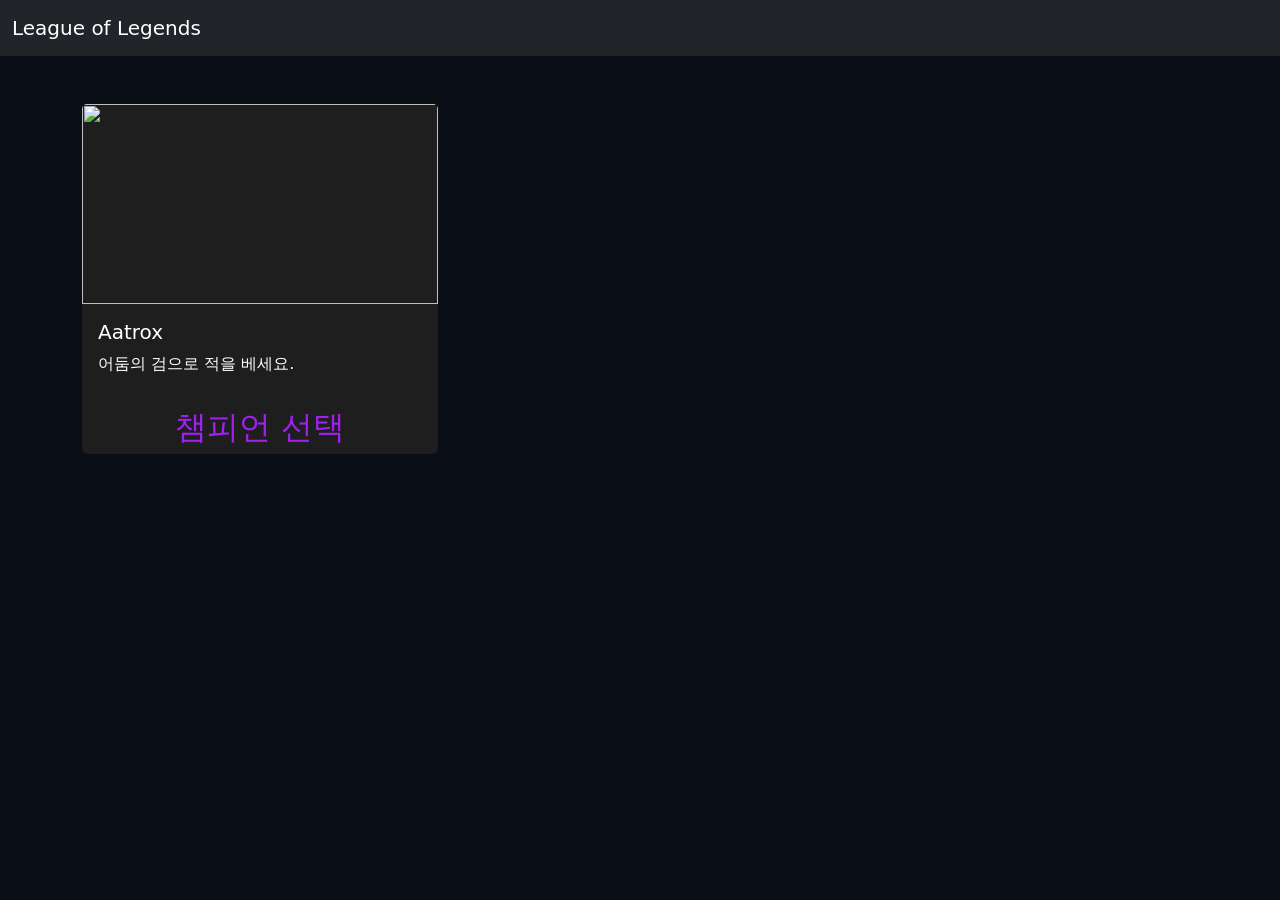
==== src/main/resources/META-INF/resources/index.html @ 772a3ca9 "2주차 실습 완료" ====
<!DOCTYPE html>
<html lang="ko">
<head>
  <link href="https://cdn.jsdelivr.net/npm/bootstrap@5.3.0/dist/css/bootstrap.min.css" rel="stylesheet">
<style>
body { background-color: #0a0e17; color: #fff; }
.accent-purple { color: #a020f0; }
.card { background-color: #1e1e1e; border: none; color: white; }
.btn-primary { background-color: #a020f0; border: none; }

/* 4단계: 애니메이션 및 시각 효과 추가 */
.card { 
transition: transform 0.3s, box-shadow 0.3s;    
}
.card:hover {
transform: scale(1.05); /* 마우스를 올리면 커짐 */
box-shadow: 0 10px 20px rgba(160, 32, 240, 0.5); /* 보라색 광원 효과 */
}   
.card-img-top       {
height: 200px;
object-fit: cover; /* 이미지가 찌그러지지 않게 채움 */
}   

</style>  

</head>
<body>
<nav class="navbar navbar-expand-lg navbar-dark bg-dark">
<div class="container-fluid"><a class="navbar-brand" href="#">League of Legends</a></div>
</nav> 
<div class="container my-5">
<div class="row">
<div class="col-md-4">
<div class="card">
<img src="https://ddragon.leagueoflegends.com/cdn/15.24.1/img/champion/Aatrox.png" class="card-img-top">
<div class="card-body">
  <h5>Aatrox</h5>
<p>어둠의 검으로 적을 베세요.</p>
   </div> 
   <h2 class="text-center accent-purple">챔피언 선택</h2>
 </div>
</div>
</div>
</div>
</body>
</html>
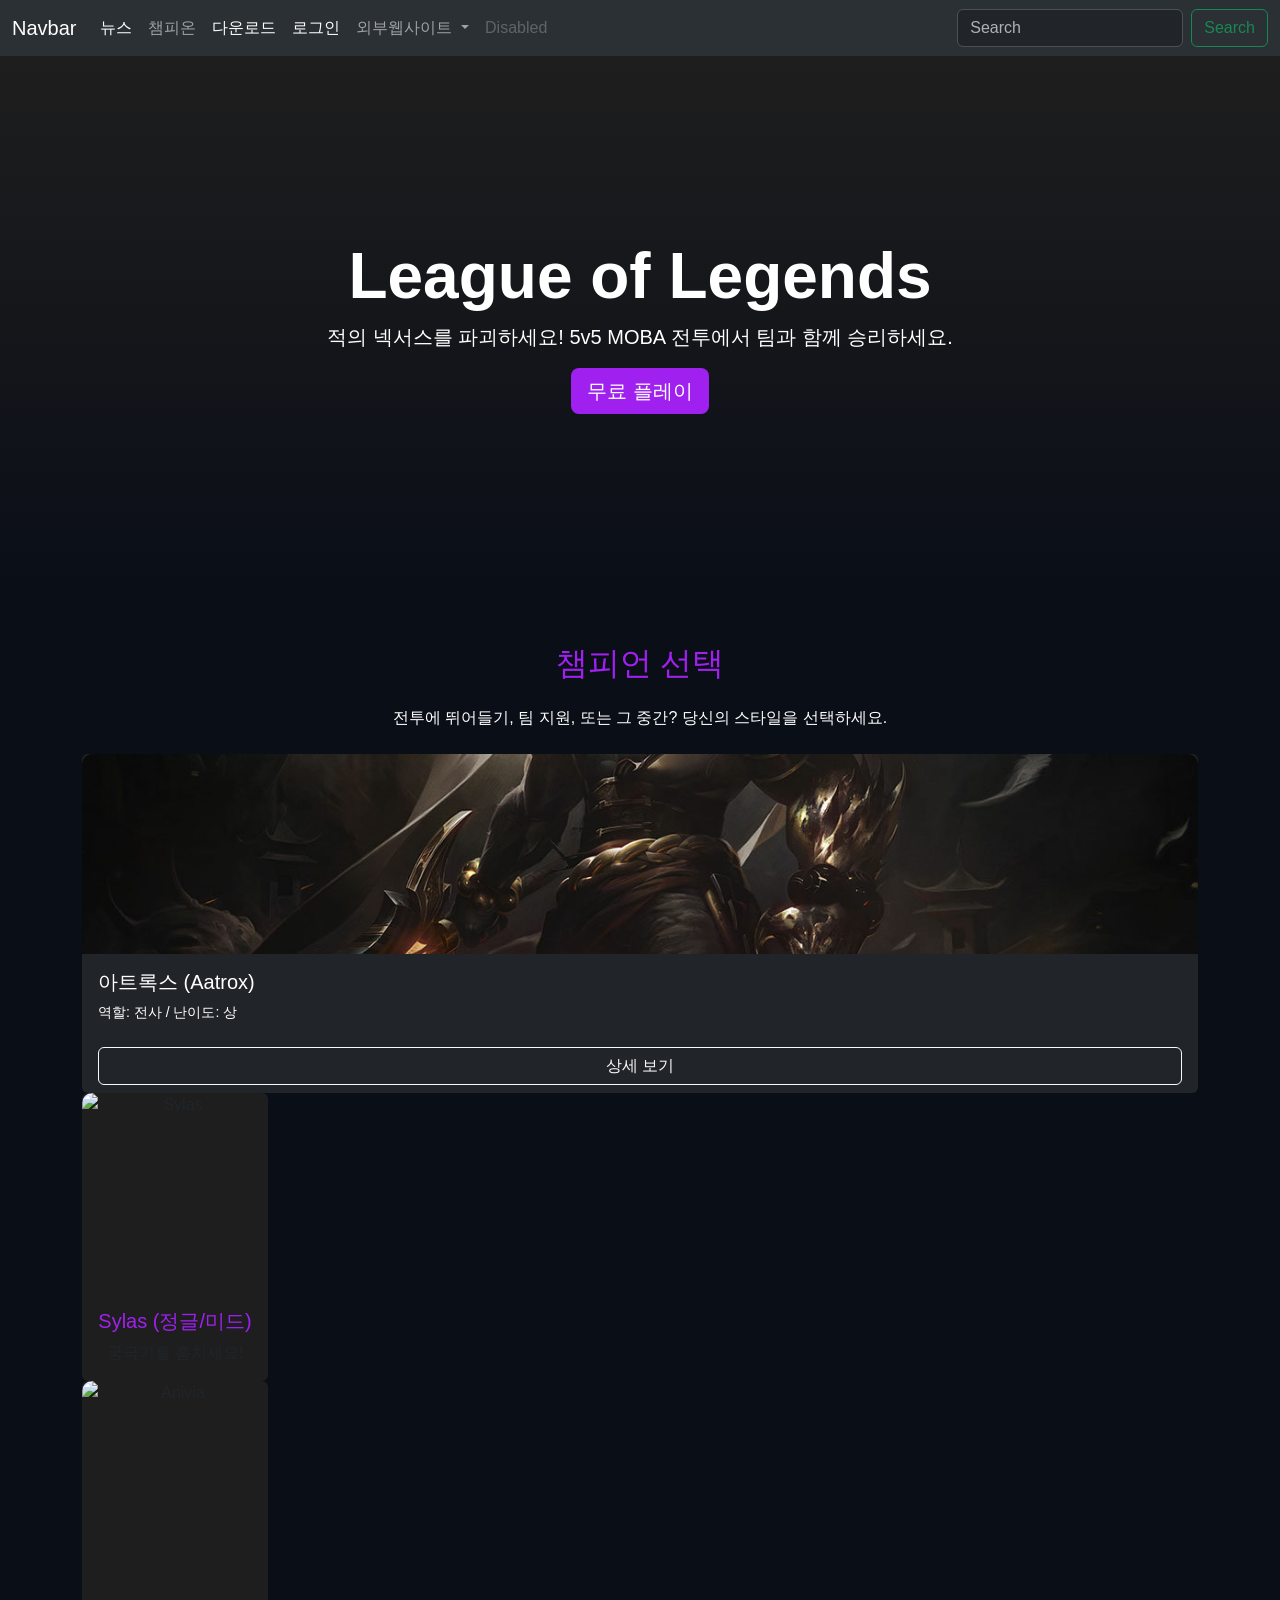
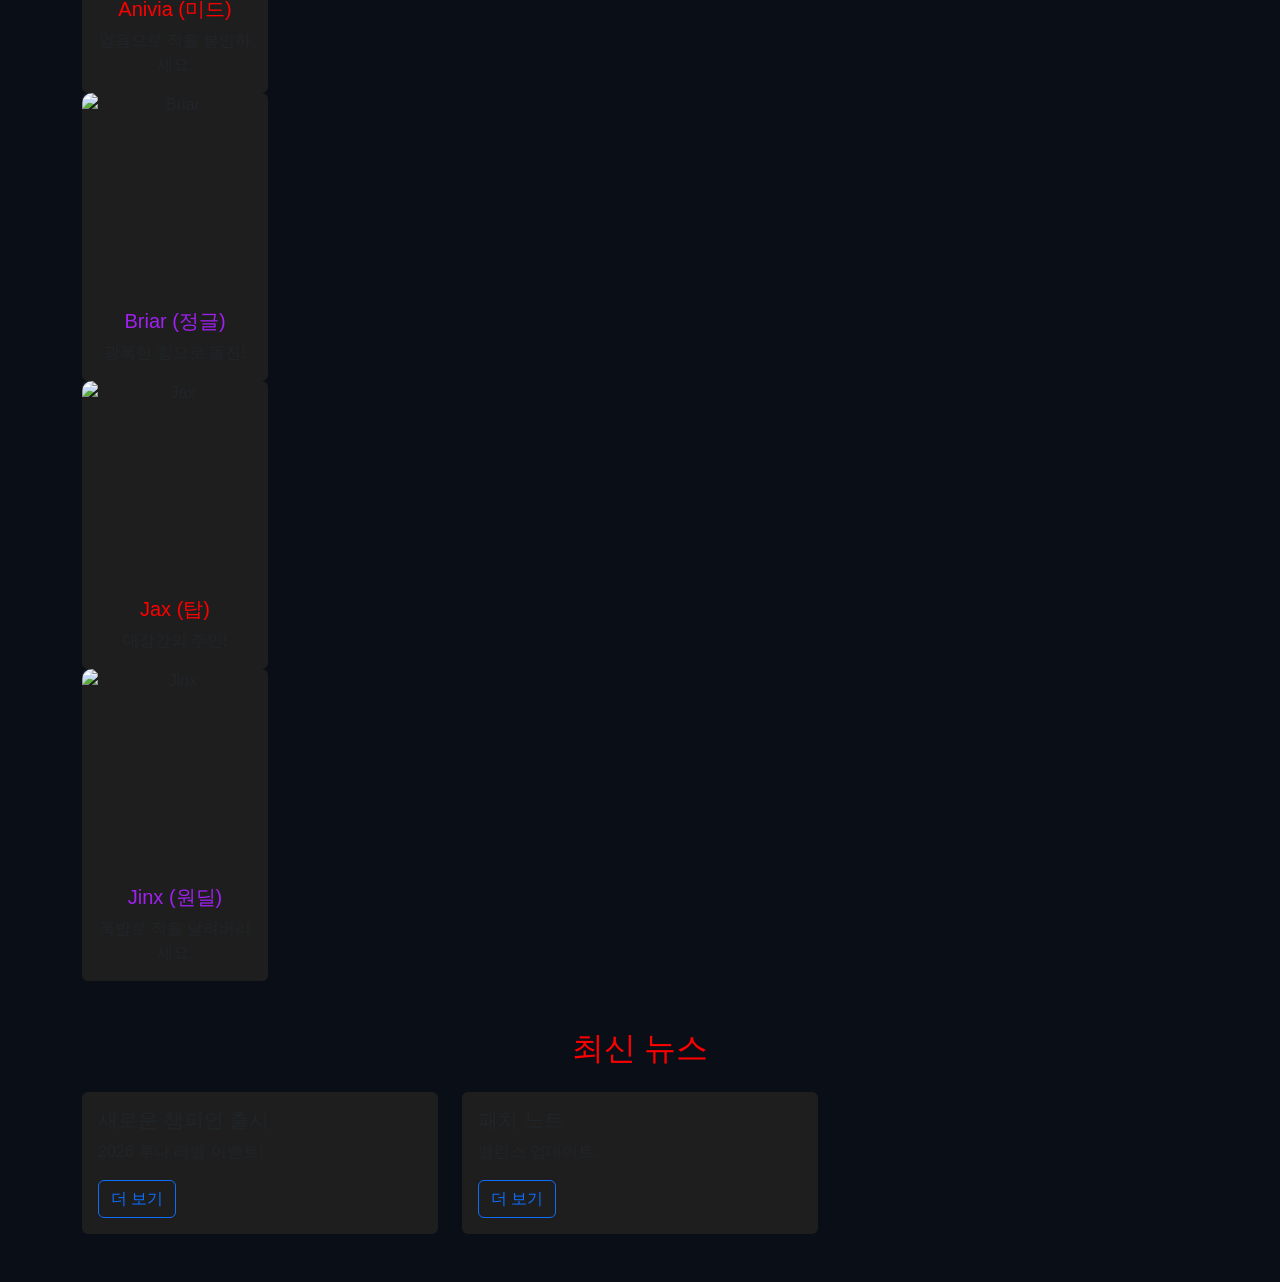
==== commit ef7bbceb: "4주차 실습" ====
--- a/src/main/resources/META-INF/resources/index.html
+++ b/src/main/resources/META-INF/resources/index.html
@@ -1,46 +1,236 @@
 <!DOCTYPE html>
 <html lang="ko">
 <head>
-  <link href="https://cdn.jsdelivr.net/npm/bootstrap@5.3.0/dist/css/bootstrap.min.css" rel="stylesheet">
-<style>
-body { background-color: #0a0e17; color: #fff; }
-.accent-purple { color: #a020f0; }
-.card { background-color: #1e1e1e; border: none; color: white; }
-.btn-primary { background-color: #a020f0; border: none; }
-
-/* 4단계: 애니메이션 및 시각 효과 추가 */
-.card { 
-transition: transform 0.3s, box-shadow 0.3s;    
-}
-.card:hover {
-transform: scale(1.05); /* 마우스를 올리면 커짐 */
-box-shadow: 0 10px 20px rgba(160, 32, 240, 0.5); /* 보라색 광원 효과 */
-}   
-.card-img-top       {
-height: 200px;
-object-fit: cover; /* 이미지가 찌그러지지 않게 채움 */
-}   
-
-</style>  
-
+    <meta charset="UTF-8">
+    <meta name="viewport" content="width=device-width, initial-scale=1.0">
+    <title>League of Legends - 메인 페이지</title>
+    <!-- Bootstrap 5 CDN -->
+    <link href="https://cdn.jsdelivr.net/npm/bootstrap@5.3.0/dist/css/bootstrap.min.css" rel="stylesheet">
+    <script src="https://cdn.jsdelivr.net/npm/bootstrap@5.3.0/dist/js/bootstrap.bundle.min.js"></script>
+    <!-- 커스텀 스타일 (LOL 테마 + 챔피언 호버 효과) -->
+    <style>
+        body { background-color: #0a0e17; color: #fff; font-family: 'Arial', sans-serif; }
+        .navbar { background-color: #000; }
+        .hero { background: linear-gradient(to bottom, #1e1e1e, #0a0e17); min-height: 60vh; }
+        .accent-purple { color: #a020f0; }
+        .accent-red { color: #ff0000; }
+        .card { background-color: #1e1e1e; border: none; transition: transform 0.3s, box-shadow 0.3s; }
+        .card:hover { transform: scale(1.05); box-shadow: 0 10px 20px rgba(160, 32, 240, 0.5); }
+        .card-img-top { height: 200px; object-fit: cover; border-radius: 10px 10px 0 0; }
+        .btn-primary { background-color: #a020f0; border: none; }
+        .btn-primary:hover { background-color: #800080; }
+    </style>
 </head>
 <body>
-<nav class="navbar navbar-expand-lg navbar-dark bg-dark">
-<div class="container-fluid"><a class="navbar-brand" href="#">League of Legends</a></div>
-</nav> 
-<div class="container my-5">
-<div class="row">
-<div class="col-md-4">
-<div class="card">
-<img src="https://ddragon.leagueoflegends.com/cdn/15.24.1/img/champion/Aatrox.png" class="card-img-top">
+
+    <!-- 헤더 (Navbar) -->
+    <!-- <nav class="navbar navbar-expand-lg navbar-dark">
+        <div class="container-fluid">
+            <a class="navbar-brand" href="http://localhost:8080/index.html">League of Legends</a>
+            <button class="navbar-toggler" type="button" data-bs-toggle="collapse" data-bs-target="#navbarNav" aria-controls="navbarNav" aria-expanded="false" aria-label="Toggle navigation">
+                <span class="navbar-toggler-icon"></span>
+            </button>
+            <div class="collapse navbar-collapse" id="navbarNav">
+                <ul class="navbar-nav ms-auto">
+                    <li class="nav-item"><a class="nav-link" href="#">뉴스</a></li>
+                    <li class="nav-item"><a class="nav-link" href="#">챔피언</a></li>
+                    <li class="nav-item"><a class="nav-link" href="#">다운로드</a></li>
+                    <li class="nav-item"><a class="nav-link" href="#">로그인</a></li>
+                    <li class="nav-item"><a class="nav-link" href="https://lol.ps/"target="_blank">외부웹사이트</a></li>
+                </ul>
+            </div>
+        </div>
+    </nav> -->
+<nav class="navbar navbar-expand-lg bg-body-tertiary"data-bs-theme="dark">
+<div class="container-fluid">
+  <a class="navbar-brand" href="#">Navbar</a>
+  <button class="navbar-toggler" type="button" data-bs-toggle="collapse" data-bs-target="#navbarSupportedContent" aria-controls="navbarSupportedContent" aria-expanded="false" aria-label="Toggle navigation">
+    <span class="navbar-toggler-icon"></span>
+  </button>
+  <div class="collapse navbar-collapse" id="navbarSupportedContent">
+    <ul class="navbar-nav me-auto mb-2 mb-lg-0">
+      <li class="nav-item">
+        <a class="nav-link active" aria-current="page" href="#">뉴스</a>
+      </li>
+      <li class="nav-item">
+        <a class="nav-link" href="#">챔피온</a>
+      </li>
+      <li class="nav-item">
+        <a class="nav-link active" aria-current="page" href="#">다운로드</a>
+      </li>
+      <li class="nav-item">
+        <a class="nav-link active" aria-current="page" href="#">로그인</a>
+      </li>
+      <li class="nav-item dropdown">
+        <a class="nav-link dropdown-toggle" href="#" role="button" data-bs-toggle="dropdown" aria-expanded="false">
+          외부웹사이트
+        </a>
+        <ul class="dropdown-menu">
+          <li><a class="dropdown-item" href="https://lol.ps/"target="_blank">롤전적</a></li>
+          <li><a class="dropdown-item" href="#">불법사이트</a></li>
+          <li><hr class="dropdown-divider"></li>
+          <li><a class="dropdown-item" href="#">외부웹</a></li>
+        </ul>
+      </li>
+      <li class="nav-item">
+        <a class="nav-link disabled" aria-disabled="true">Disabled</a>
+      </li>
+    </ul>
+    <form class="d-flex" role="search">
+      <input class="form-control me-2" type="search" placeholder="Search" aria-label="Search" />
+      <button class="btn btn-outline-success" type="submit">Search</button>
+    </form>
+  </div>
+</div>
+</nav>
+    <!-- 히어로 배너 (Hero Banner) -->
+    <section class="hero d-flex align-items-center justify-content-center text-center py-5">
+        <div class="container">
+            <h1 class="display-3 fw-bold">League of Legends</h1>
+            <p class="lead">적의 넥서스를 파괴하세요! 5v5 MOBA 전투에서 팀과 함께 승리하세요.</p>
+            <a href="#" class="btn btn-primary btn-lg">무료 플레이</a>
+        </div>
+    </section>
+
+<!-- 챔피언 선택 섹션 (작은 썸네일 PNG로 업데이트!) -->
+    <section class="container my-5">
+        <h2 class="text-center mb-4 accent-purple">챔피언 선택</h2>
+        <p class="text-center mb-5">전투에 뛰어들기, 팀 지원, 또는 그 중간? 당신의 스타일을 선택하세요.</p>
+        <!-- <div class="row g-4"> -->
+            <div class="row row-cols-auto g-4">
+            
+            </div>
+            <!-- Aatrox
+            <div class="col-md-6 col-lg-4 col-xl-2">
+                <div class="card text-center h-100">
+                    <img src="images/a2.jpg" class="card-img-top" alt="Aatrox" loading="lazy">
+                    <div class="card-body">
+                        <h5 class="card-title accent-red">Aatrox (탑)</h5>
+                        <p class="card-text">어둠의 검으로 적을 베세요.</p>
+                    </div>
+                </div>
+            </div> -->
+            
+        <div class="col">
+<div class="card bg-dark text-white border-secondary h-100">
+<img src="images/a2.jpg" class="card-img-top" alt="아트록스">
 <div class="card-body">
-  <h5>Aatrox</h5>
-<p>어둠의 검으로 적을 베세요.</p>
-   </div> 
-   <h2 class="text-center accent-purple">챔피언 선택</h2>
- </div>
-</div>
-</div>
-</div>
+<h5 class="card-title">아트록스 (Aatrox)</h5>
+<p class="card-text small">역할: 전사 / 난이도: 상</p>
+</div>
+<div class="card-footer bg-transparent border-0">
+<button class="btn btn-outline-light w-100"
+data-bs-toggle="modal"
+data-bs-target="#modalAatrox"
+data-champ="Aatrox">
+상세 보기
+</button>
+</div>
+</div>
+</div>
+<!-- 모달 (iframe으로 Aatrox.html 불러오기) -->
+<div class="modal fade" id="modalAatrox" tabindex="-1" aria-labelledby="modalAatroxLabel" aria-hidden="true">
+<div class="modal-dialog modal-xl modal-dialog-centered modal-dialog-scrollable">
+<div class="modal-content bg-dark text-white border-secondary">
+<!-- 헤더 -->
+<div class="modal-header border-secondary">
+<h5 class="modal-title" id="modalAatroxLabel">아트록스 (Aatrox) 상세 정보</h5>
+<button type="button" class="btn-close btn-close-white" data-bs-dismiss="modal" aria-label="Close"></button>
+</div>
+<!-- 바디: iframe으로 내용 채움 -->
+<div class="modal-body p-0" style="height: 65vh; background: #0a0e17;">
+<iframe
+src=“modals/Aatrox.html"
+frameborder="0"
+style="width: 100%; height: 100%; border: none;"
+allowfullscreen>
+</iframe>
+</div>
+<!-- 푸터 -->
+<div class="modal-footer border-secondary">
+<button type="button" class="btn btn-outline-light" data-bs-dismiss="modal">닫기</button>
+</div>
+</div>
+</div>
+</div>
+            <!-- Sylas -->
+            <div class="col-md-6 col-lg-4 col-xl-2">
+                <div class="card text-center h-100">
+                    <img src="https://ddragon.leagueoflegends.com/cdn/15.24.1/img/champion/Sylas.png" class="card-img-top" alt="Sylas" loading="lazy">
+                    <div class="card-body">
+                        <h5 class="card-title accent-purple">Sylas (정글/미드)</h5>
+                        <p class="card-text">궁극기를 훔치세요!</p>
+                    </div>
+                </div>
+            </div>
+            <!-- Anivia -->
+            <div class="col-md-6 col-lg-4 col-xl-2">
+                <div class="card text-center h-100">
+                    <img src="https://ddragon.leagueoflegends.com/cdn/15.24.1/img/champion/Anivia.png" class="card-img-top" alt="Anivia" loading="lazy">
+                    <div class="card-body">
+                        <h5 class="card-title accent-red">Anivia (미드)</h5>
+                        <p class="card-text">얼음으로 적을 봉인하세요.</p>
+                    </div>
+                </div>
+            </div>
+            <!-- Briar -->
+            <div class="col-md-6 col-lg-4 col-xl-2">
+                <div class="card text-center h-100">
+                    <img src="https://ddragon.leagueoflegends.com/cdn/15.24.1/img/champion/Briar.png" class="card-img-top" alt="Briar" loading="lazy">
+                    <div class="card-body">
+                        <h5 class="card-title accent-purple">Briar (정글)</h5>
+                        <p class="card-text">광폭한 힘으로 돌진!</p>
+                    </div>
+                </div>
+            </div>
+            <!-- Jax -->
+            <div class="col-md-6 col-lg-4 col-xl-2">
+
+                <div class="card text-center h-100">
+                    <img src="https://ddragon.leagueoflegends.com/cdn/15.24.1/img/champion/Jax.png" class="card-img-top" alt="Jax" loading="lazy">
+                    <div class="card-body">
+                        <h5 class="card-title accent-red">Jax (탑)</h5>
+                        <p class="card-text">대장간의 주인!</p>
+                    </div>
+                </div>
+            </div>
+            <!-- Jinx -->
+            <div class="col-md-6 col-lg-4 col-xl-2">
+                <div class="card text-center h-100">
+                    <img src="https://ddragon.leagueoflegends.com/cdn/15.24.1/img/champion/Jinx.png" class="card-img-top" alt="Jinx" loading="lazy">
+                    <div class="card-body">
+                        <h5 class="card-title accent-purple">Jinx (원딜)</h5>
+                        <p class="card-text">폭발로 적을 날려버리세요.</p>
+                    </div>
+                </div>
+            </div>
+        </div>
+    </section>
+
+    <!-- 뉴스 섹션 (기존 유지) -->
+    <section class="container my-5">
+        <h2 class="text-center mb-4 accent-red">최신 뉴스</h2>
+        <div class="row g-4">
+            <div class="col-md-6 col-lg-4">
+                <div class="card">
+                    <div class="card-body">
+                        <h5 class="card-title">새로운 챔피언 출시</h5>
+                        <p class="card-text">2026 루나 레벨 이벤트!</p>
+                        <a href="#" class="btn btn-outline-primary">더 보기</a>
+                    </div>
+                </div>
+            </div>
+            <div class="col-md-6 col-lg-4">
+                <div class="card">
+                    <div class="card-body">
+                        <h5 class="card-title">패치 노트</h5>
+                        <p class="card-text">밸런스 업데이트.</p>
+                        <a href="#" class="btn btn-outline-primary">더 보기</a>
+                    </div>
+                </div>
+            </div>
+        </div>
+    </section>
+    
 </body>
 </html>
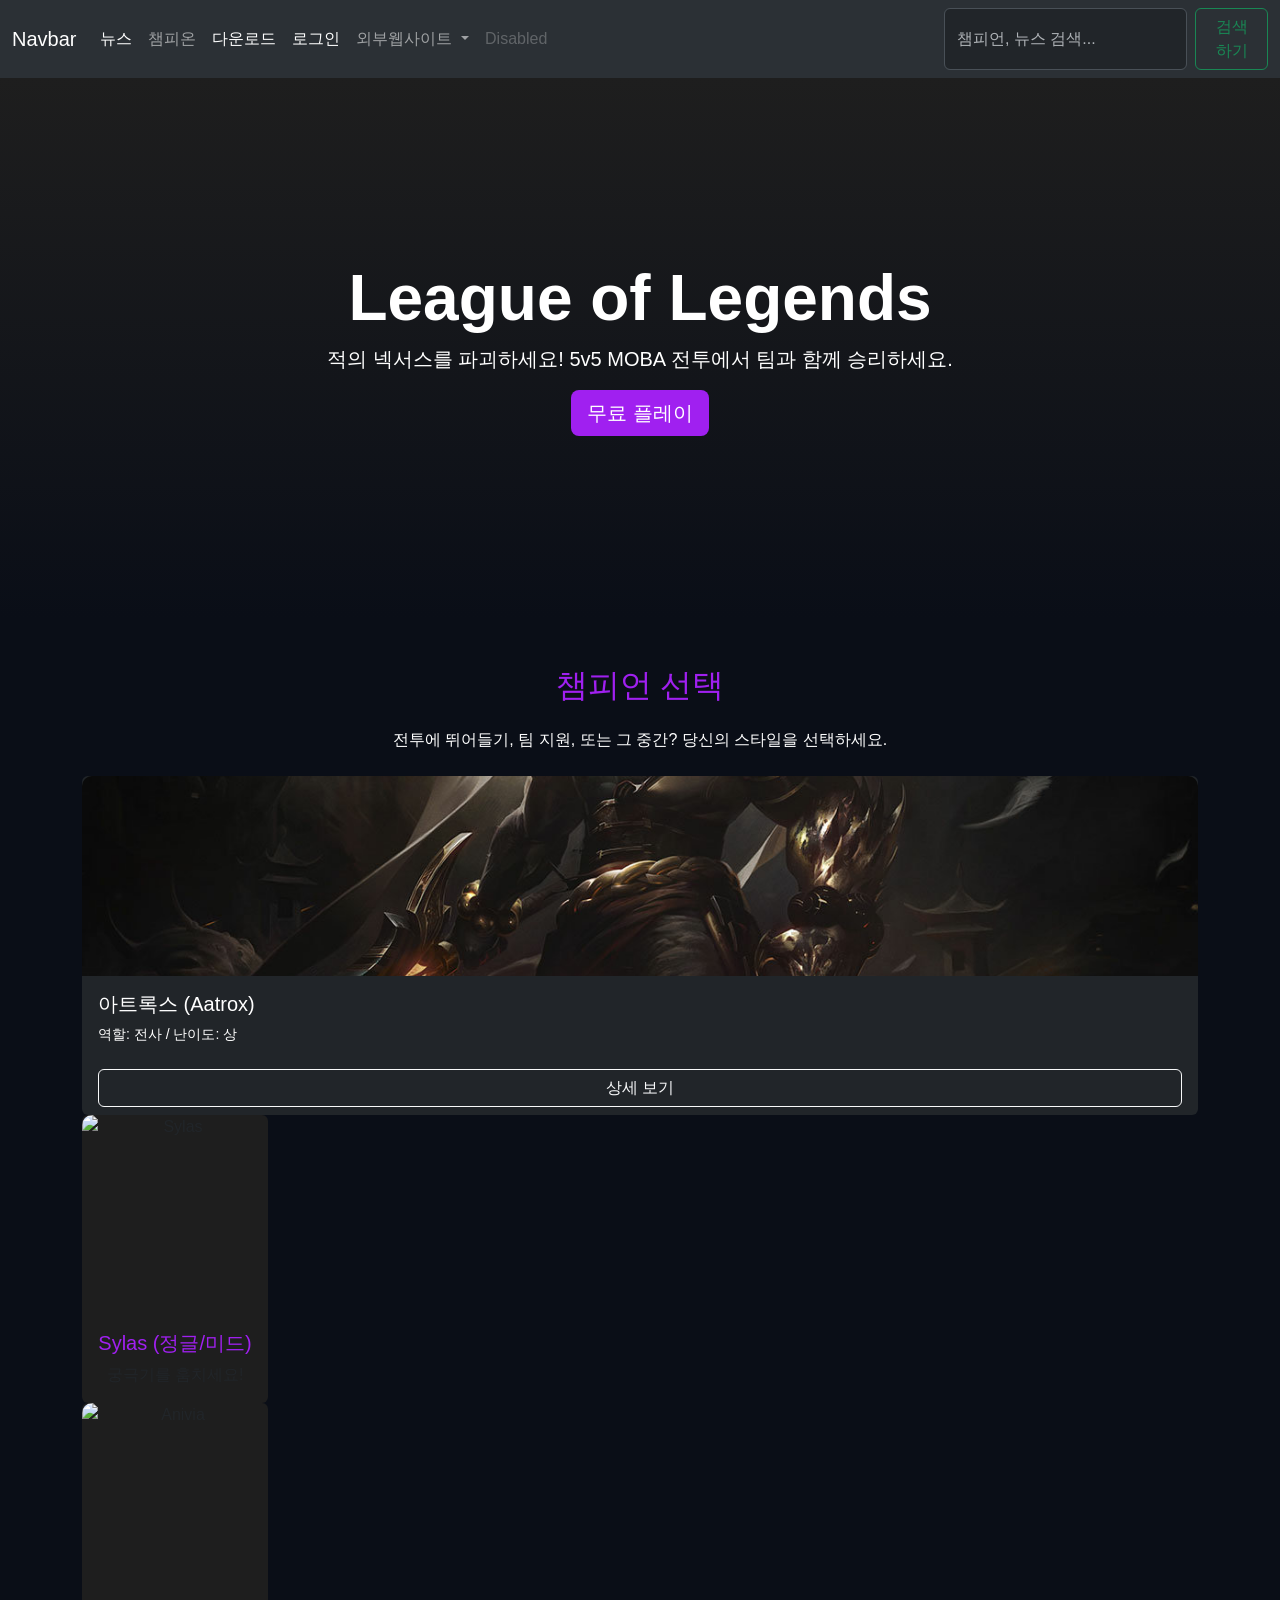
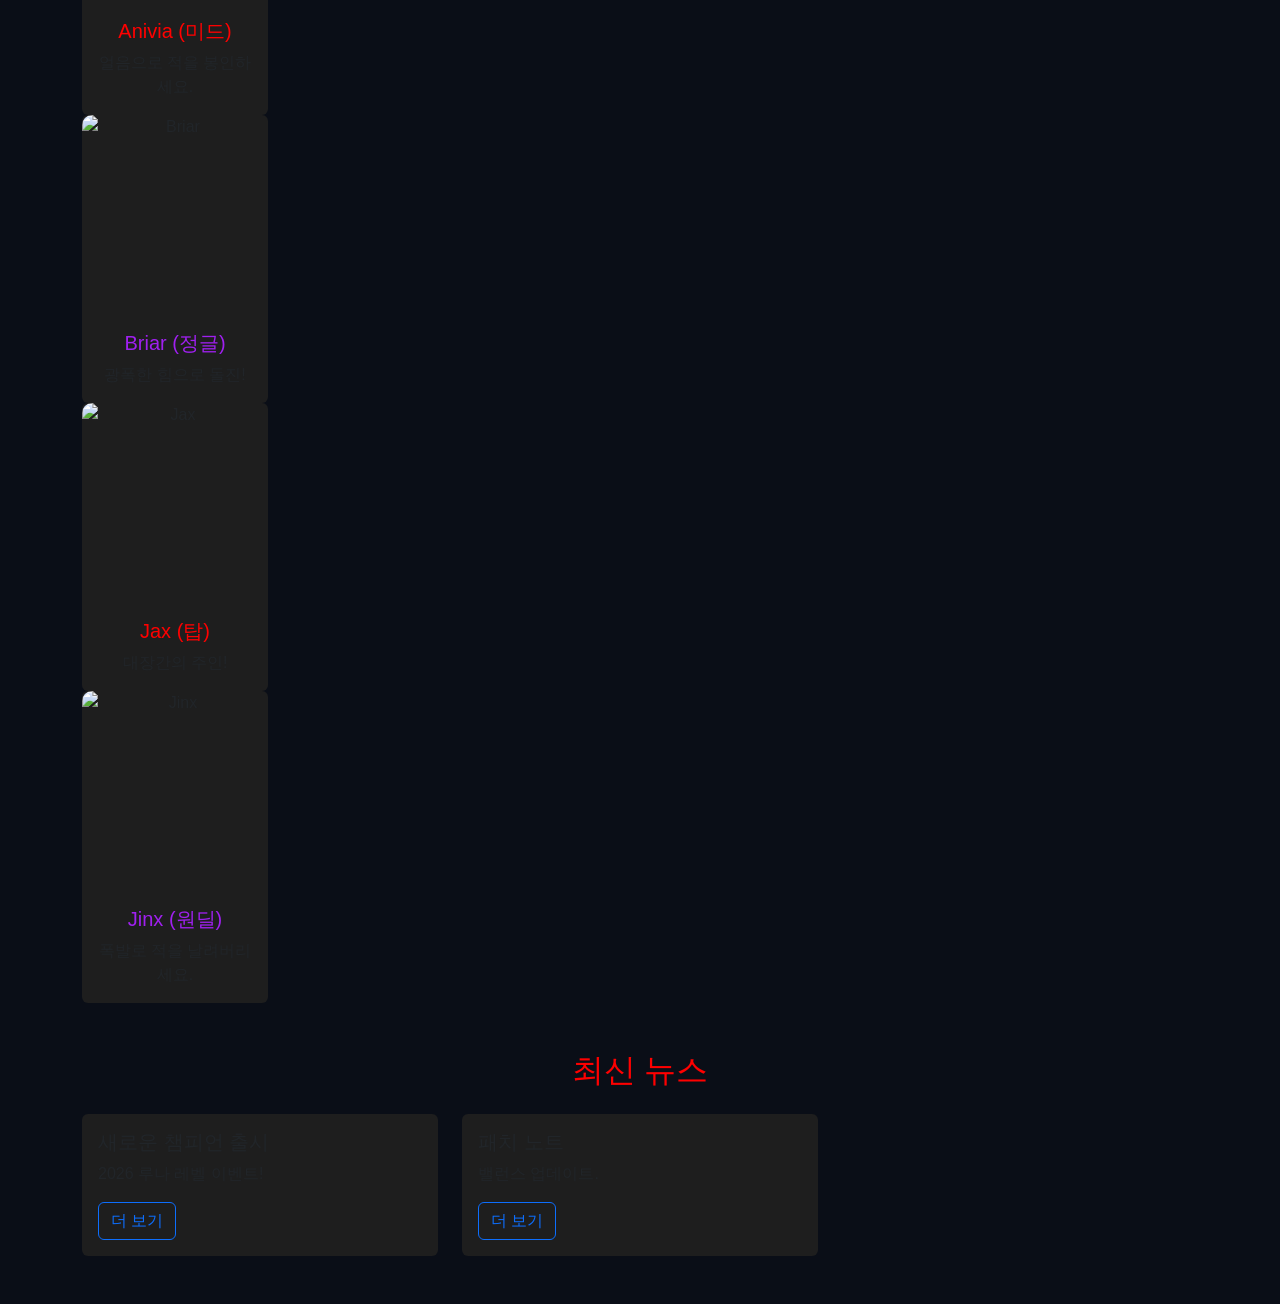
==== commit cbad9ff3: "6주차 실습 과제" ====
--- a/src/main/resources/META-INF/resources/index.html
+++ b/src/main/resources/META-INF/resources/index.html
@@ -6,7 +6,14 @@
     <title>League of Legends - 메인 페이지</title>
     <!-- Bootstrap 5 CDN -->
     <link href="https://cdn.jsdelivr.net/npm/bootstrap@5.3.0/dist/css/bootstrap.min.css" rel="stylesheet">
-    <script src="https://cdn.jsdelivr.net/npm/bootstrap@5.3.0/dist/js/bootstrap.bundle.min.js"></script>
+    <script src="js/bootstrap.bundle.min.js"></script>
+    <script src="js/test.js"></script>
+
+<script>
+        window.onload = function() {
+        alert("메인 페이지 로딩 완료");
+}
+</script>
     <!-- 커스텀 스타일 (LOL 테마 + 챔피언 호버 효과) -->
     <style>
         body { background-color: #0a0e17; color: #fff; font-family: 'Arial', sans-serif; }
@@ -56,7 +63,7 @@
         <a class="nav-link" href="#">챔피온</a>
       </li>
       <li class="nav-item">
-        <a class="nav-link active" aria-current="page" href="#">다운로드</a>
+        <a class="nav-link active" aria-current="page" href="main_page_sub/download.html">다운로드</a>
       </li>
       <li class="nav-item">
         <a class="nav-link active" aria-current="page" href="#">로그인</a>
@@ -76,10 +83,13 @@
         <a class="nav-link disabled" aria-disabled="true">Disabled</a>
       </li>
     </ul>
-    <form class="d-flex" role="search">
-      <input class="form-control me-2" type="search" placeholder="Search" aria-label="Search" />
-      <button class="btn btn-outline-success" type="submit">Search</button>
+    <form class="d-flex" id="searchForm">
+            <input class="form-control me-2" type="search" placeholder="챔피언, 뉴스 검색..." aria-label="Search" id="searchInput">
+            <button class="btn btn-outline-success" type="submit">검색하기
+
+            </button>
     </form>
+
   </div>
 </div>
 </nav>
@@ -88,7 +98,7 @@
         <div class="container">
             <h1 class="display-3 fw-bold">League of Legends</h1>
             <p class="lead">적의 넥서스를 파괴하세요! 5v5 MOBA 전투에서 팀과 함께 승리하세요.</p>
-            <a href="#" class="btn btn-primary btn-lg">무료 플레이</a>
+            <a href="#" class="btn btn-primary btn-lg" onclick="alert('즐거운 플레이 되세요')">무료 플레이</a>
         </div>
     </section>
 
@@ -140,7 +150,7 @@
 <!-- 바디: iframe으로 내용 채움 -->
 <div class="modal-body p-0" style="height: 65vh; background: #0a0e17;">
 <iframe
-src=“modals/Aatrox.html"
+src="modals/Aatrox.html"
 frameborder="0"
 style="width: 100%; height: 100%; border: none;"
 allowfullscreen>
@@ -231,6 +241,8 @@
             </div>
         </div>
     </section>
+   <!-- ==== 검색 JavaScript ==== -->
+ <script src="js/search.js"></script>
     
 </body>
 </html>
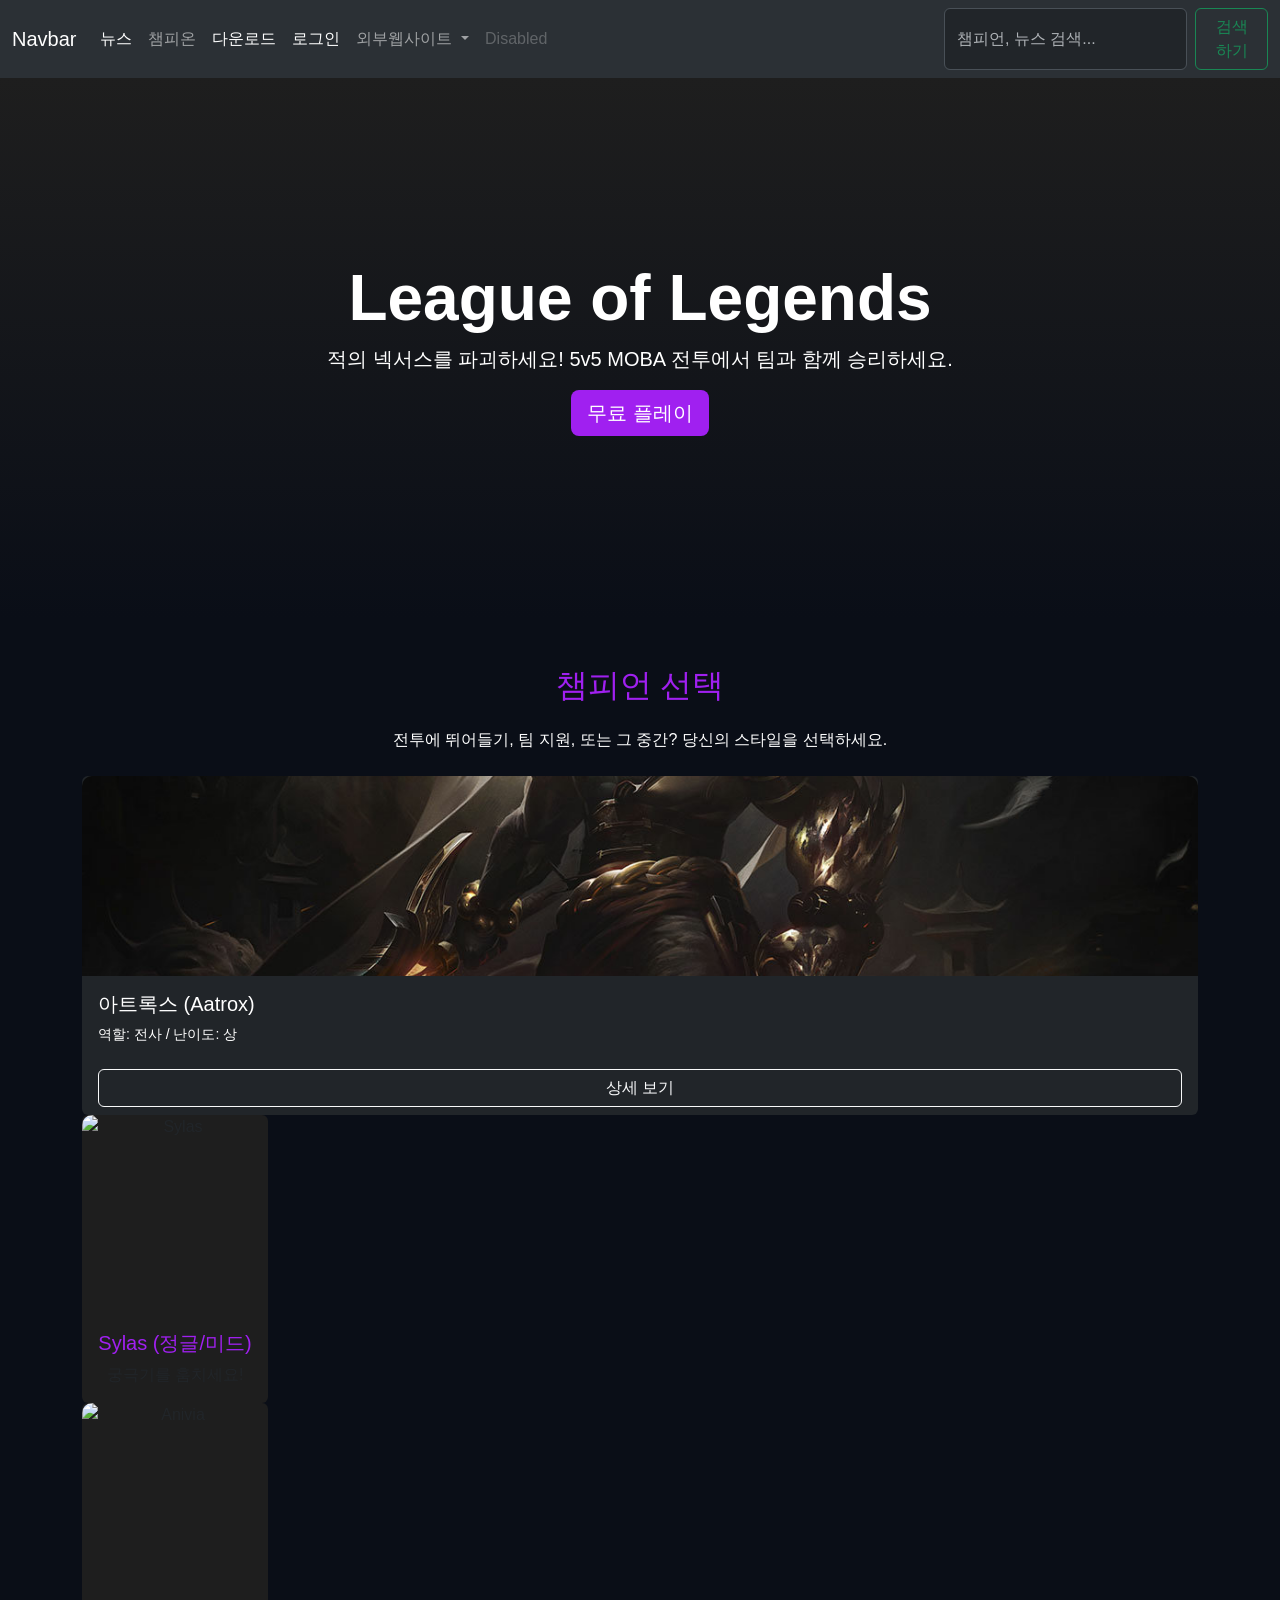
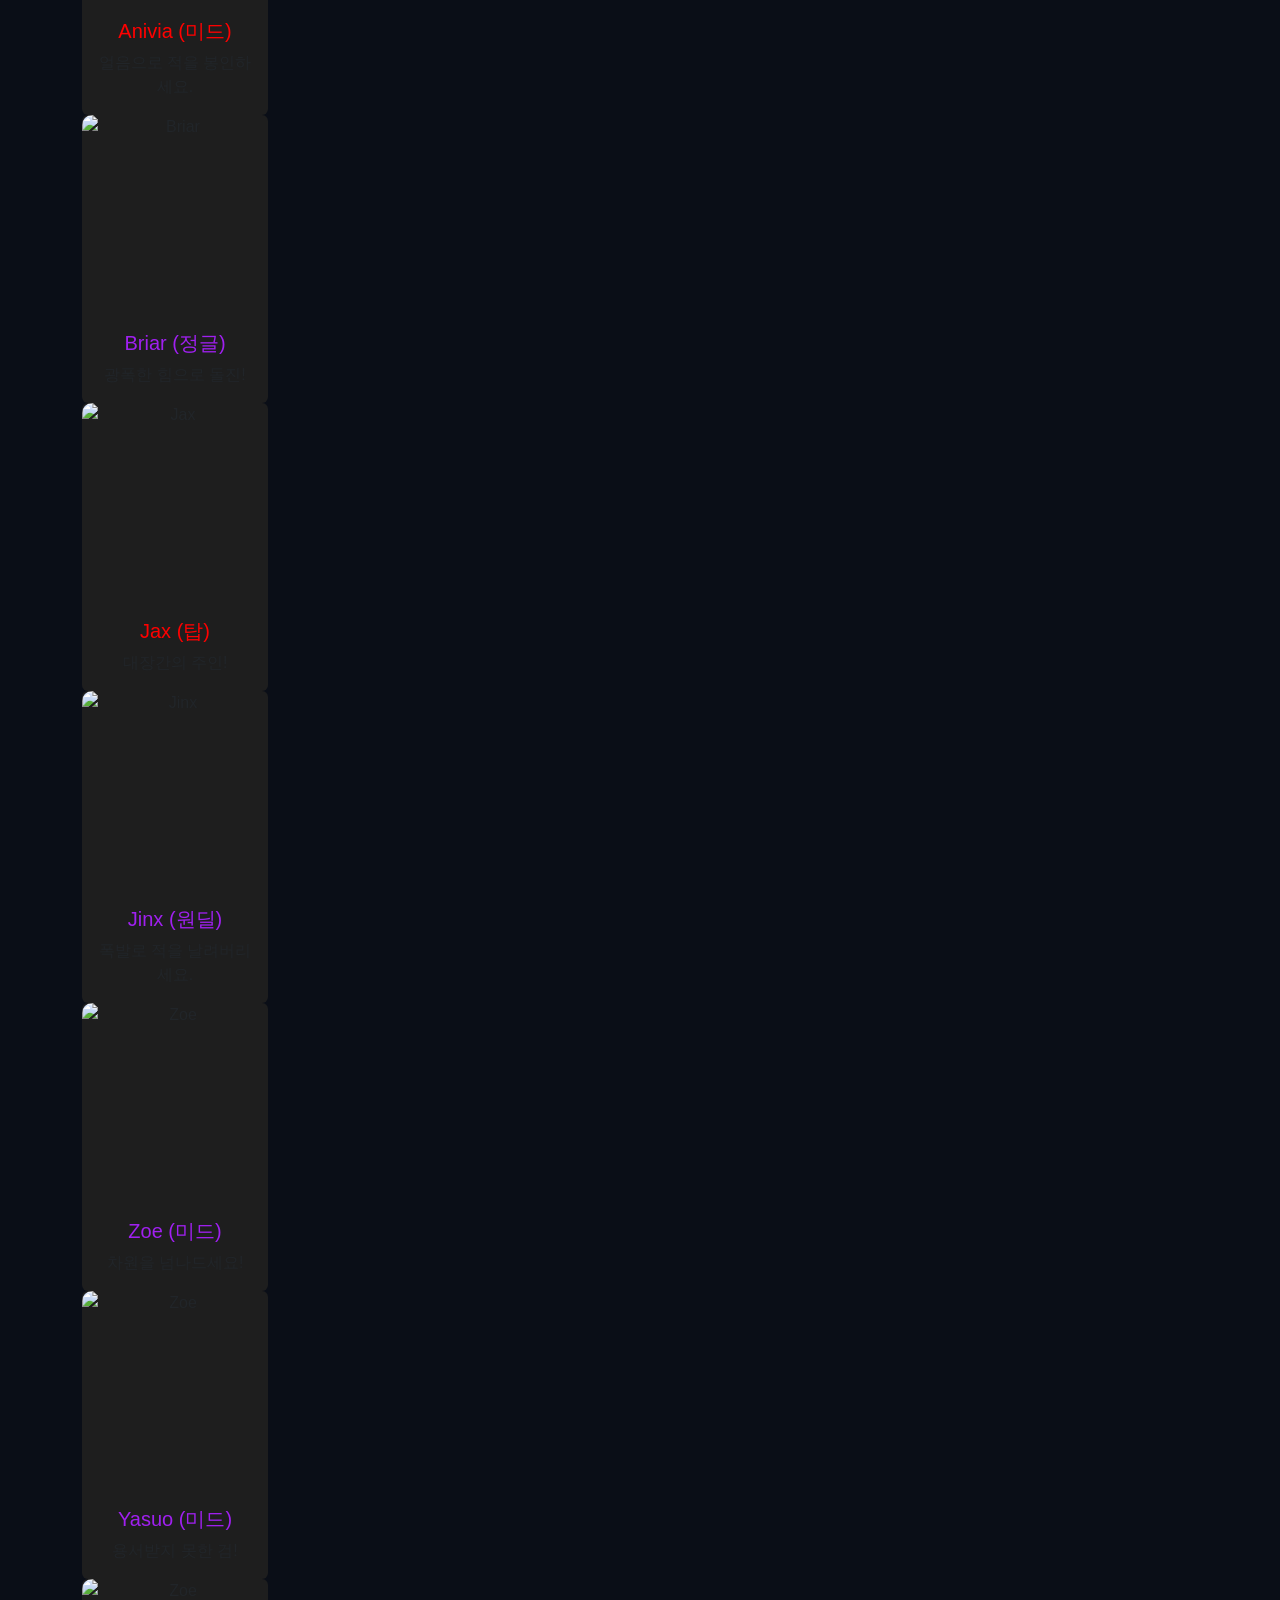
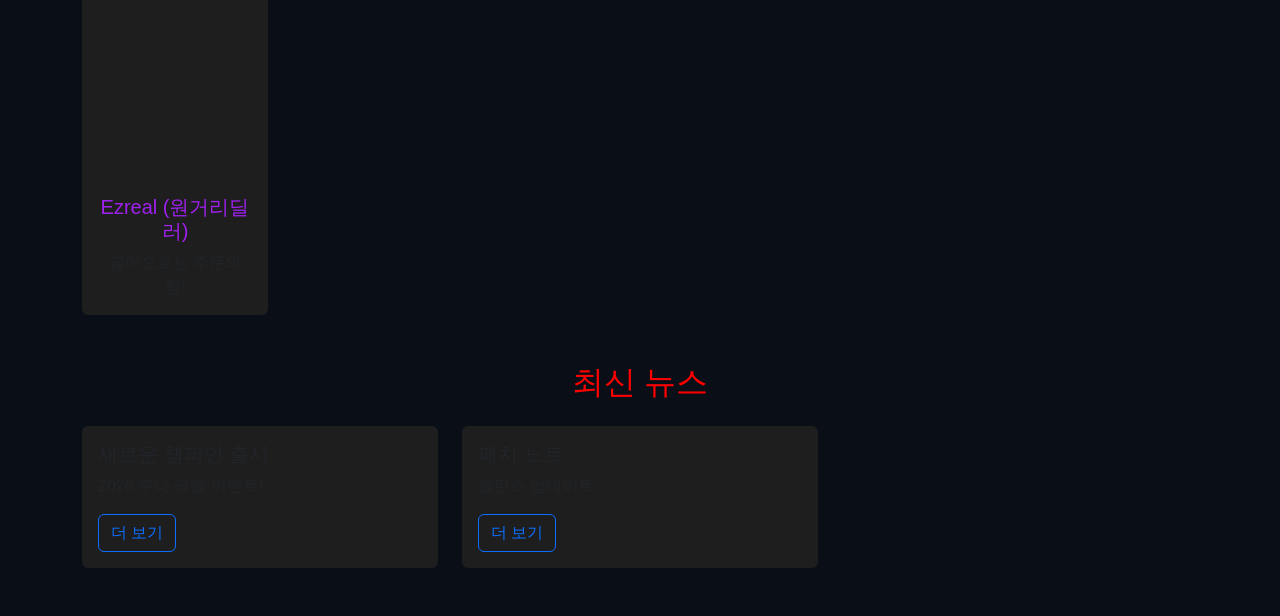
==== commit c181aaff: "중간시험 총 정리" ====
--- a/src/main/resources/META-INF/resources/index.html
+++ b/src/main/resources/META-INF/resources/index.html
@@ -8,6 +8,9 @@
     <link href="https://cdn.jsdelivr.net/npm/bootstrap@5.3.0/dist/css/bootstrap.min.css" rel="stylesheet">
     <script src="js/bootstrap.bundle.min.js"></script>
     <script src="js/test.js"></script>
+    
+    <!-- 커스텀 스타일 (LOL 테마 + 챔피언 호버 효과) -->
+    <link rel="stylesheet" href="css/main.css">
 
 <script>
         window.onload = function() {
@@ -214,7 +217,43 @@
                     </div>
                 </div>
             </div>
+            
+            <!-- Zoe -->
+            <div class="col-md-6 col-lg-4 col-xl-2">
+                <div class="card text-center h-100">
+                    <img src="https://ddragon.leagueoflegends.com/cdn/15.24.1/img/champion/Zoe.png" class="card-img-top" alt="Zoe" loading="lazy">
+                    <div class="card-body">
+                        <h5 class="card-title accent-purple">Zoe (미드)</h5>
+                        <p class="card-text">차원을 넘나드세요!</p>
+                    </div>
+                </div>
+            </div>
+
+             <!-- Yasuo -->
+            <div class="col-md-6 col-lg-4 col-xl-2">
+                <div class="card text-center h-100">
+                    <img src="https://ddragon.leagueoflegends.com/cdn/15.24.1/img/champion/Yasuo.png" class="card-img-top" alt="Zoe" loading="lazy">
+                    <div class="card-body">
+                        <h5 class="card-title accent-purple">Yasuo (미드)</h5>
+                        <p class="card-text">용서받지 못한 검!</p>
+                    </div>
+                </div>
+            </div>
+            
+
+              <!--  Ezreal -->
+            <div class="col-md-6 col-lg-4 col-xl-2">
+                <div class="card text-center h-100">
+                    <img src="https://ddragon.leagueoflegends.com/cdn/15.24.1/img/champion/Ezreal.png" class="card-img-top" alt="Zoe" loading="lazy">
+                    <div class="card-body">
+                        <h5 class="card-title accent-purple">Ezreal (원거리딜러)</h5>
+                        <p class="card-text">끓어오르는 주문의 힘!</p>
+                    </div>
+                </div>
+            </div>
         </div>
+
+        
     </section>
 
     <!-- 뉴스 섹션 (기존 유지) -->
@@ -241,6 +280,49 @@
             </div>
         </div>
     </section>
+
+
+
+    <!-- ===== 검색 결과 섹션 (기본 숨김) ===== -->
+<section id="searchResults">
+<!-- 키워드 헤더 -->
+<div class="search-keyword-header">
+<h1 id="searchKeywordDisplay"></h1>
+</div>
+<!-- 본문: 사이드바 + 콘텐츠 -->
+<div class="search-body">
+<div class="container-fluid px-0">
+<div class="row g-0">
+<!-- 왼쪽 카테고리 사이드바 -->
+<div class="col-md-3 col-lg-2 search-sidebar bg-white py-4">
+<div class="px-3 mb-3" style="font-size:0.8rem; color:#999; text-transform:uppercase; letter-spacing:0.1em;">카테고리</div>
+<div class="search-category-item active" onclick="switchCategory('champion', this)">
+챔피언 <span class="count" id="champCount">(0)</span>
+</div>
+
+<div class="search-category-item" onclick="switchCategory('news', this)">
+뉴스 <span class="count" id="newsCount">(0)</span>
+</div>
+</div>
+<!-- 오른쪽 콘텐츠 -->
+<div class="col-md-9 col-lg-10 search-content-area">
+<!-- 챔피언 결과 -->
+<div id="resultChampion">
+<h5 class="mb-4" style="color:#333;">챔피언</h5>
+<div id="championResultList"></div>
+</div>
+<!-- 뉴스 결과 -->
+<div id="resultNews" style="display:none;">
+<h5 class="mb-4" style="color:#333;">뉴스</h5>
+<div id="newsResultList"></div>
+</div>
+</div>
+</div>
+</div>
+</div>
+</section>
+
+
    <!-- ==== 검색 JavaScript ==== -->
  <script src="js/search.js"></script>
     
--- a/src/main/resources/META-INF/resources/css/main.css
+++ b/src/main/resources/META-INF/resources/css/main.css
@@ -0,0 +1,71 @@
+/* ── 기본 레이아웃 ──────────────────────────────────────────── */
+body { background-color: #0a0e17; color: #fff; font-family: 'Arial', sans-serif; }
+.navbar { background-color: #000; }
+.hero { background: linear-gradient(to bottom, #1e1e1e, #0a0e17); min-height: 60vh; }
+
+/* ── 강조 색상 ──────────────────────────────────────────────── */
+.accent-purple { color: #a020f0; }
+.accent-red { color: #ff0000; }
+
+/* ── 카드 ────────────────────────────────────────────────────── */
+.card { background-color: #1e1e1e; border: none; transition: transform 0.3s, box-shadow 0.3s; }
+.card:hover { transform: scale(1.05); box-shadow: 0 10px 20px rgba(160, 32, 240, 0.5); }
+.card-img-top { height: 200px; object-fit: cover; border-radius: 10px 10px 0 0; }
+
+/* ── 버튼 ────────────────────────────────────────────────────── */
+.btn-primary { background-color: #a020f0; border: none; }
+.btn-primary:hover { background-color: #800080; }
+
+/* ── 검색 결과 페이지 ────────────────────────────────────────── */
+#searchResults { display: none; }
+
+.search-keyword-header {
+    background: #0a0a0a;
+    background-image: radial-gradient(ellipse at center, #1a1a1a 0%, #000 70%);
+    min-height: 180px;
+    display: flex;
+    align-items: center;
+    justify-content: center;
+    border-bottom: 2px solid #c8a96e;
+}
+.search-keyword-header h1 {
+    font-size: 2.8rem;
+    font-weight: 700;
+    color: #fff;
+    letter-spacing: 0.05em;
+}
+
+.search-body { background-color: #f0ede8; min-height: 500px; }
+.search-sidebar { border-right: 1px solid #ddd; }
+
+.search-category-item {
+    padding: 14px 20px;
+    cursor: pointer;
+    color: #333;
+    font-size: 0.95rem;
+    border-left: 3px solid transparent;
+    transition: all 0.2s;
+}
+.search-category-item:hover { background: #e0dcd5; }
+.search-category-item.active {
+    border-left: 3px solid #c8253a;
+    font-weight: 700;
+    color: #c8253a;
+    background: #e8e4df;
+}
+.search-category-item .count { color: #999; font-size: 0.85rem; margin-left: 6px; }
+
+.search-content-area { padding: 30px; }
+
+.search-result-card {
+    background: #fff;
+    border: none;
+    border-radius: 6px;
+    margin-bottom: 16px;
+    transition: box-shadow 0.2s;
+}
+.search-result-card:hover { box-shadow: 0 4px 15px rgba(0,0,0,0.15); }
+.search-result-card img { width: 110px; height: 80px; object-fit: cover; border-radius: 6px 0 0 6px; }
+
+.no-result { text-align: center; padding: 80px 20px; color: #666; }
+.no-result h4 { color: #333; }
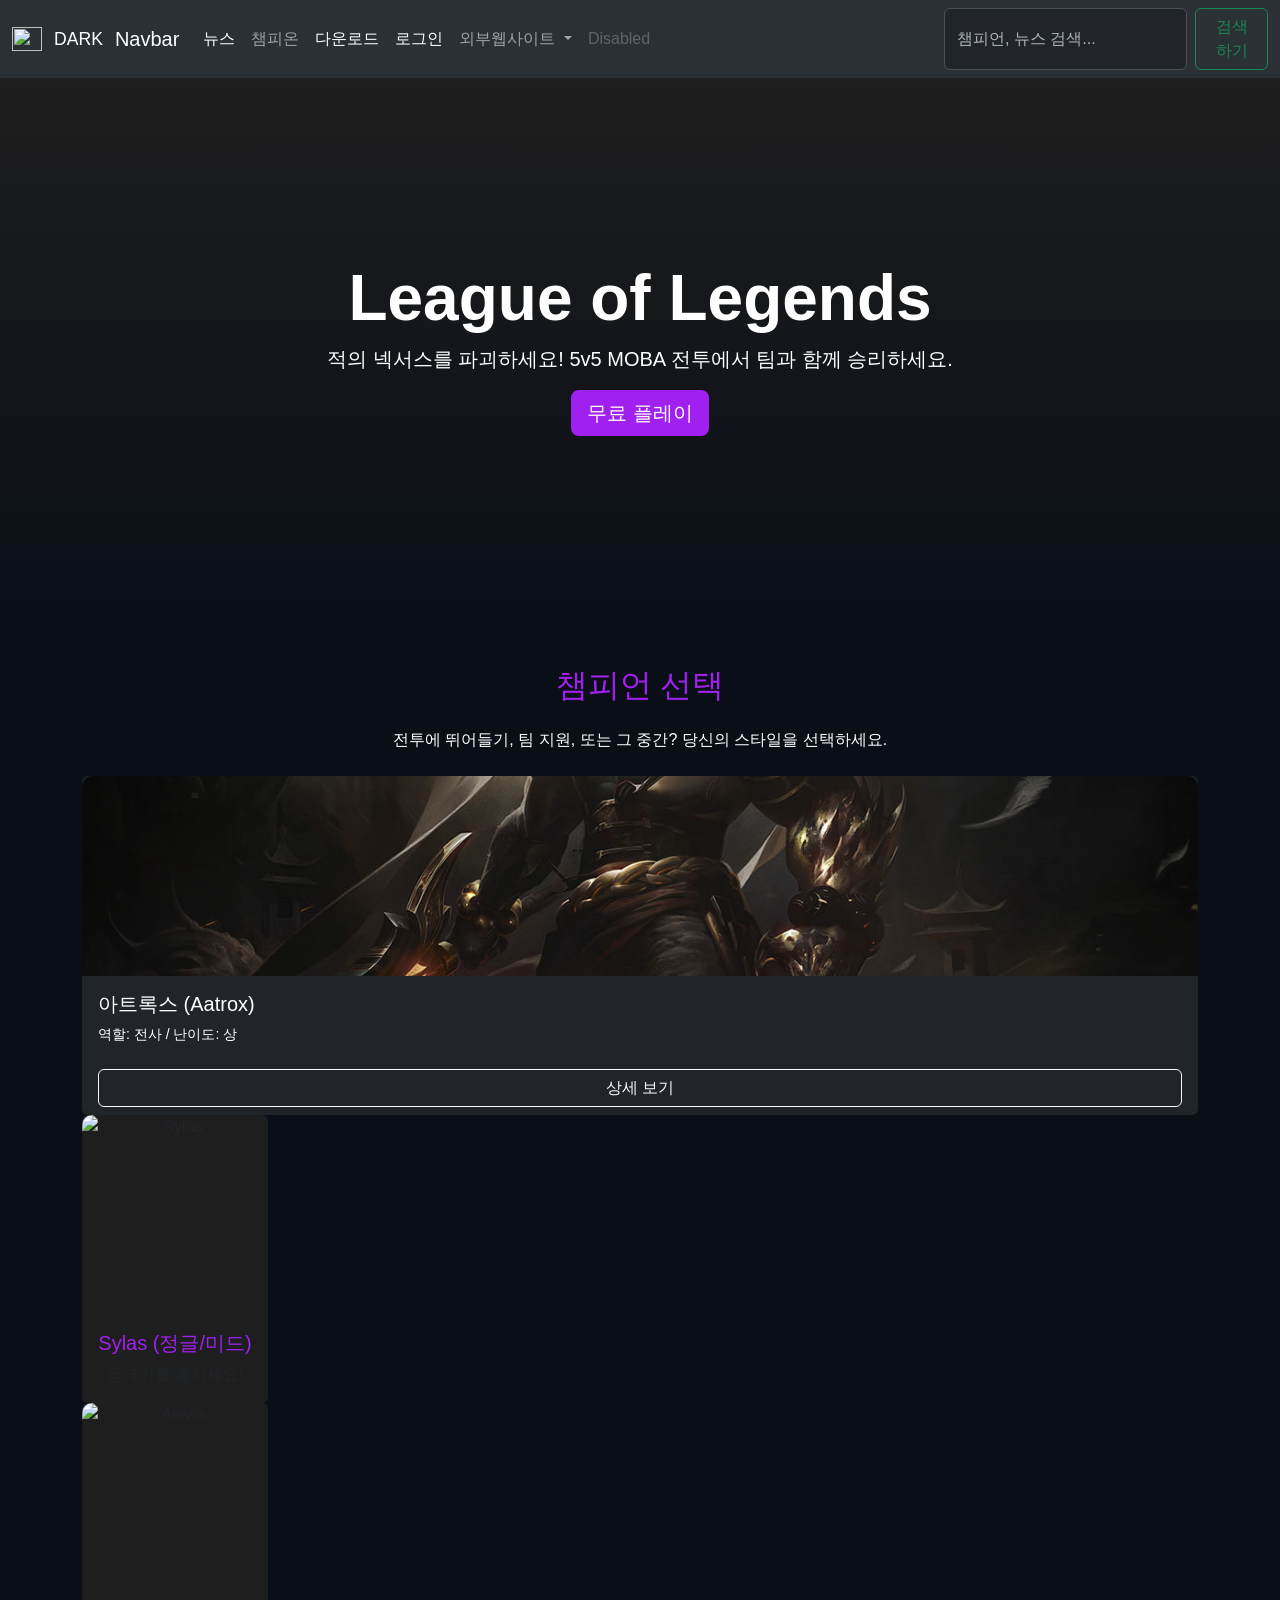
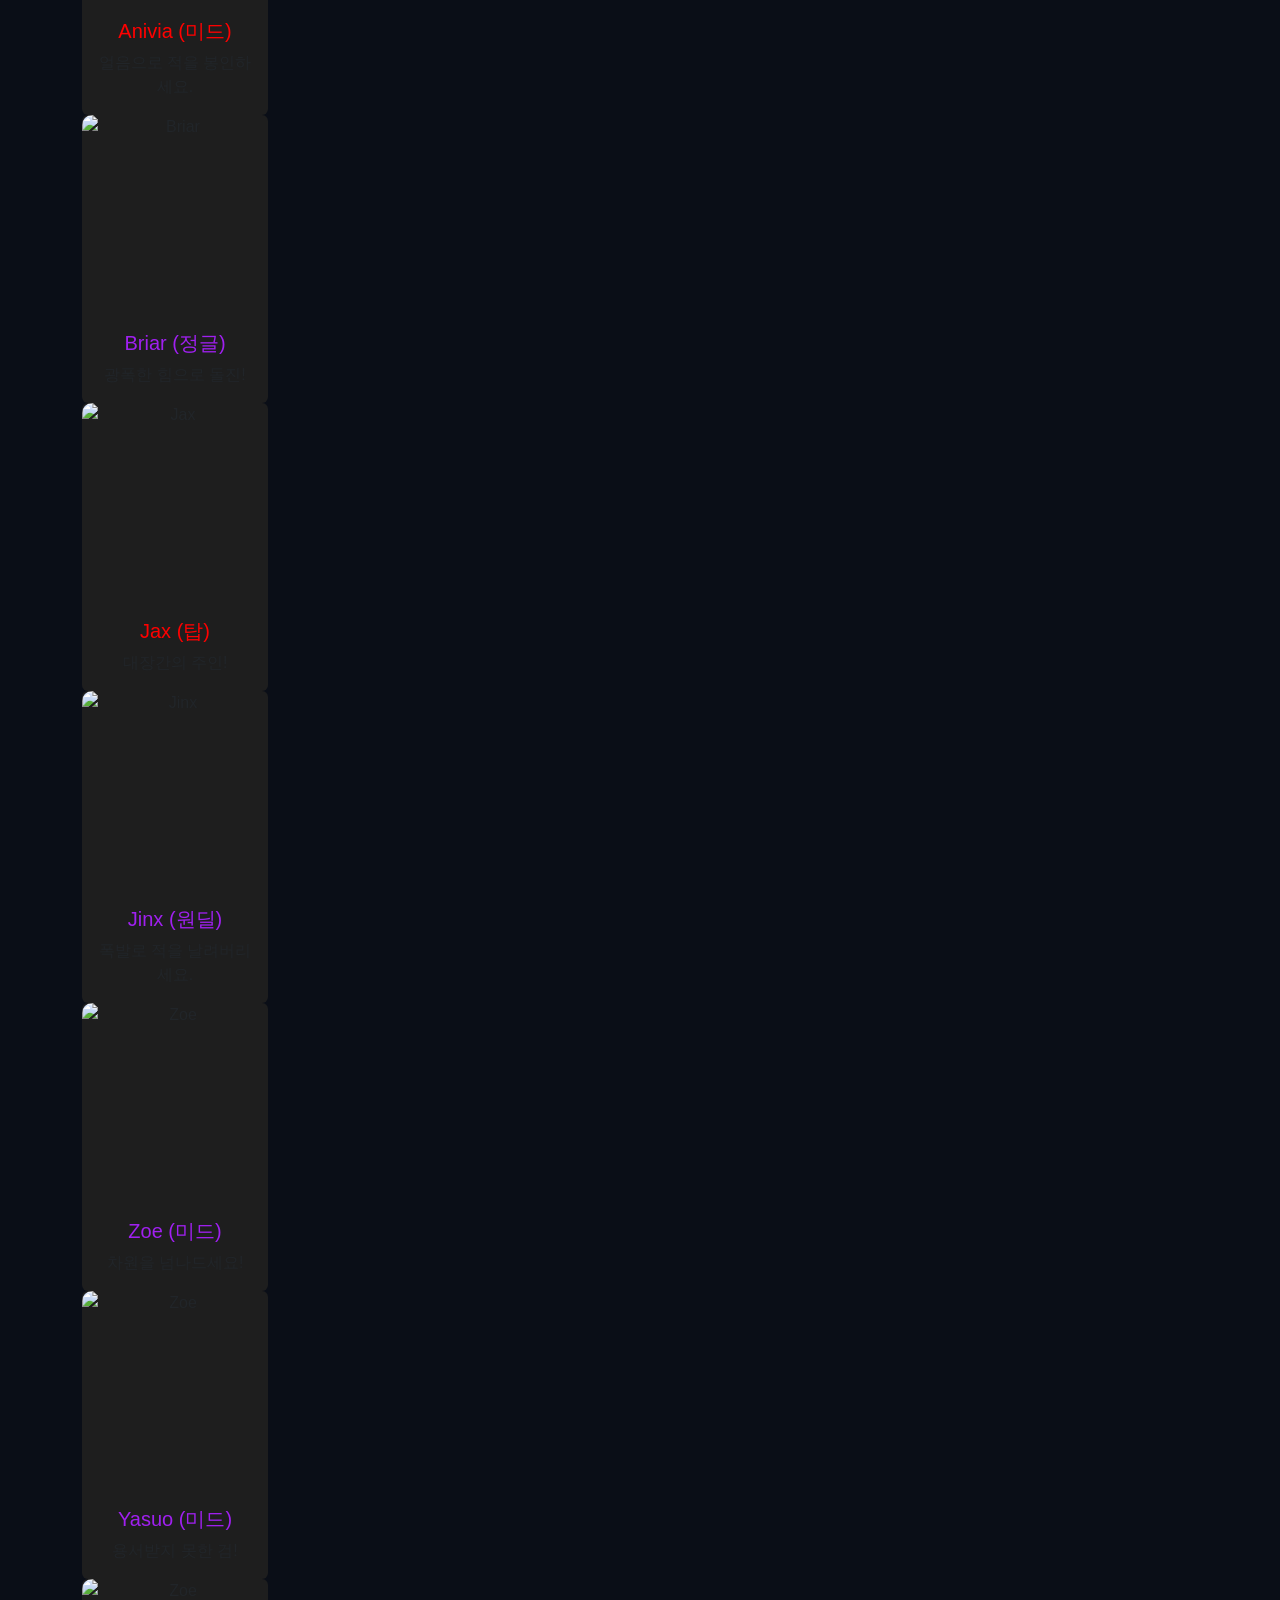
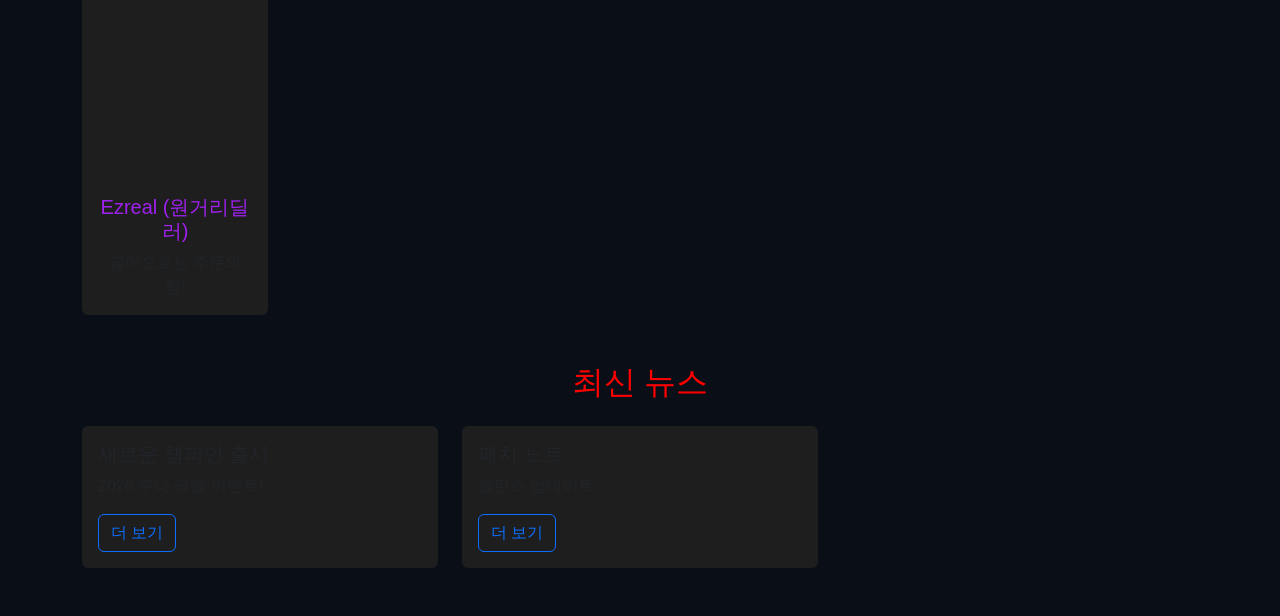
==== commit 545fb0c6: "9주차 실습" ====
--- a/src/main/resources/META-INF/resources/index.html
+++ b/src/main/resources/META-INF/resources/index.html
@@ -8,6 +8,8 @@
     <link href="https://cdn.jsdelivr.net/npm/bootstrap@5.3.0/dist/css/bootstrap.min.css" rel="stylesheet">
     <script src="js/bootstrap.bundle.min.js"></script>
     <script src="js/test.js"></script>
+    <script src="js/test2.js"></script>
+    <script src="js/toggle.js"></script>
     
     <!-- 커스텀 스타일 (LOL 테마 + 챔피언 호버 효과) -->
     <link rel="stylesheet" href="css/main.css">
@@ -53,6 +55,12 @@
     </nav> -->
 <nav class="navbar navbar-expand-lg bg-body-tertiary"data-bs-theme="dark">
 <div class="container-fluid">
+<img src="/images/LOL.webp" alt="" width="30" height="24">
+<!-- [변경] "Navbar" 텍스트 → 다크/라이트 토글 버튼 -->
+<button class="btn border-0" id="themeToggleBtn" onclick="toggleTheme()">
+DARK
+</button>
+
   <a class="navbar-brand" href="#">Navbar</a>
   <button class="navbar-toggler" type="button" data-bs-toggle="collapse" data-bs-target="#navbarSupportedContent" aria-controls="navbarSupportedContent" aria-expanded="false" aria-label="Toggle navigation">
     <span class="navbar-toggler-icon"></span>
--- a/src/main/resources/META-INF/resources/css/main.css
+++ b/src/main/resources/META-INF/resources/css/main.css
@@ -69,3 +69,16 @@
 
 .no-result { text-align: center; padding: 80px 20px; color: #666; }
 .no-result h4 { color: #333; }
+
+/* ── [추가] 테마 토글 버튼 (폰트 크기, 색상 등 ) ──────────────── */
+#themeToggleBtn { font-size: 1.1rem; color: #fff; }
+body.light-mode #themeToggleBtn { color: #212529; }
+/* ── [추가] 라이트 모드 (다양한 색상 정보 ─────────────────────── */
+body.light-mode { background-color: #f8f9fa; color: #212529; }
+body.light-mode .navbar { background-color: #e9ecef !important; }
+body.light-mode .navbar .navbar-brand,
+body.light-mode .navbar .nav-link { color: #212529 !important; }
+body.light-mode .hero { background: linear-gradient(to bottom, #dce3ea, #f8f9fa); }
+body.light-mode .card { background-color: #ffffff; color: #212529; border: 1px solid #dee2e6; }
+body.light-mode .card-title { color: #212529; }
+body.light-mode .card-text { color: #555; }
